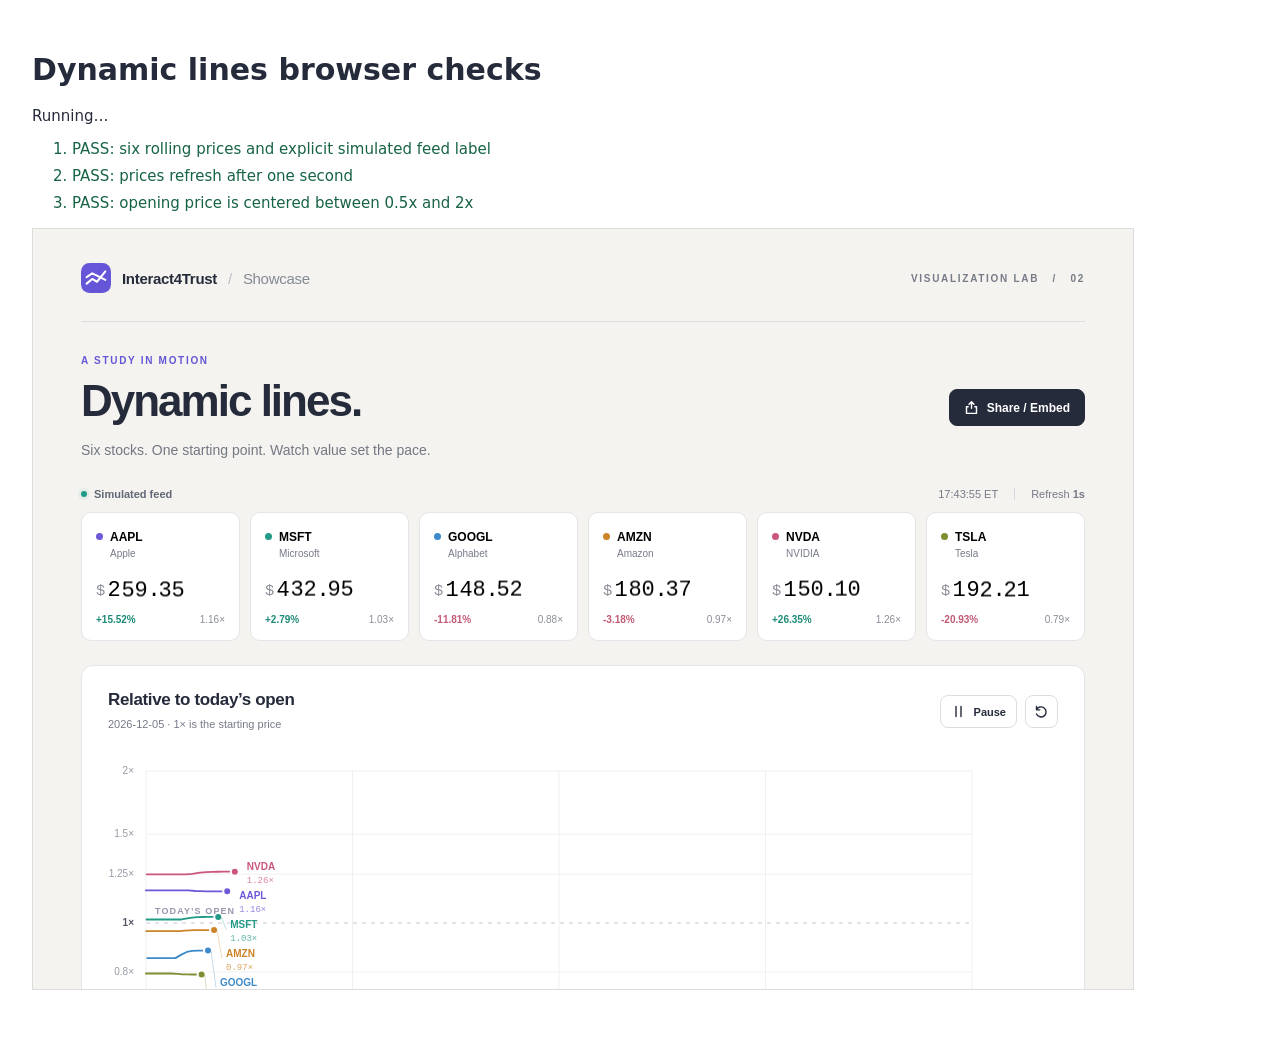
==== tests/dynamic-lines.html @ 34fd226b "new showcase" ====
<!doctype html>
<html lang="en">
<meta charset="utf-8">
<title>Dynamic lines browser checks</title>
<style>body{font:15px system-ui;padding:24px;color:#252b3b}iframe{display:block;width:1100px;max-width:100%;height:760px;border:1px solid #ddd;margin:16px 0}li{margin:9px 0}.pass{color:#176344}.fail{color:#b14d68}</style>
<h1>Dynamic lines browser checks</h1><p id="status">Running…</p><ol id="results"></ol><div id="frames"></div>
<script type="module">
const wait = ms => new Promise(resolve => setTimeout(resolve, ms));
const assert = (condition, message) => { if (!condition) throw new Error(message); };
let passed = 0, failed = 0;
async function check(name, fn) {
  const item = document.createElement('li');
  try { await fn(); item.textContent = `PASS: ${name}`; item.className = 'pass'; passed++; }
  catch (error) { item.textContent = `FAIL: ${name}: ${error.message}`; item.className = 'fail'; failed++; }
  document.getElementById('results').append(item);
}
async function load(url) {
  const frame = document.createElement('iframe'); frame.src = url;
  document.getElementById('frames').append(frame);
  await new Promise(resolve => { frame.onload = resolve; });
  for (let tries = 0; tries < 100; tries++) {
    if (['true', 'error'].includes(frame.contentDocument.body.dataset.ready)) return frame;
    await wait(50);
  }
  throw new Error(`Loading timed out: ${url}`);
}
const frame = await load('../dynamic-lines/index.html');
const doc = frame.contentDocument;
const prices = () => [...doc.querySelectorAll('.rolling-number')].map(p => p.getAttribute('aria-label')).join(',');
const progress = () => [...doc.querySelectorAll('.price-line')].map(p => p.dataset.progress).join(',');
await check('six rolling prices and explicit simulated feed label', async () => {
  assert(doc.body.dataset.ready === 'true', 'monitor did not render');
  assert(doc.querySelectorAll('.stock').length === 6, 'expected six cards');
  assert(prices().includes('$'), 'prices missing');
  assert(doc.getElementById('feed-label').textContent === 'Simulated feed', 'demo source must be labeled');
});
await check('prices refresh after one second', async () => {
  const before = prices(); await wait(1200); assert(prices() !== before, 'prices did not update');
});
await check('opening price is centered between 0.5x and 2x', async () => {
  const ticks = [...doc.querySelectorAll('#axis text')];
  const position = text => Number(ticks.find(t => t.textContent === text).getAttribute('y'));
  assert(Math.abs(position('1×') - (position('0.5×') + position('2×')) / 2) < .001, '1x is not centered');
});
await check('higher valued lines move faster in actual rendered frames', async () => {
  if (frame.contentWindow.matchMedia('(prefers-reduced-motion: reduce)').matches) return;
  await wait(800);
  const paths = [...doc.querySelectorAll('.price-line')];
  const fastest = paths.reduce((a,b) => Number(a.dataset.ratio) > Number(b.dataset.ratio) ? a : b);
  const slowest = paths.reduce((a,b) => Number(a.dataset.ratio) < Number(b.dataset.ratio) ? a : b);
  const startFast = Number(fastest.dataset.progress), startSlow = Number(slowest.dataset.progress);
  await wait(500);
  assert(Number(fastest.dataset.progress) - startFast > Number(slowest.dataset.progress) - startSlow, 'high-value line did not advance faster');
});
await check('horizontal gaps and value ordering survive the chart border', async () => {
  for (let tries = 0; tries < 450; tries++) {
    await wait(100);
    const paths = [...doc.querySelectorAll('.price-line')];
    const heads = [...doc.querySelectorAll('.endpoint')].map(dot => ({ x: Number(dot.getAttribute('cx')), y: Number(dot.getAttribute('cy')) }));
    for (const a of heads) for (const b of heads) {
      if (a.y < b.y - .01) assert(a.x > b.x, 'a higher-value endpoint is not ahead in x');
    }
    if (paths.every(path => Number(path.dataset.progress) > 105)) {
      assert(new Set(heads.map(head => head.x.toFixed(3))).size > 1, 'all heads collapsed at the right edge');
      return;
    }
  }
  throw new Error('trails did not reach the rolling region');
});
await check('pause freezes prices and trails; resume restarts them', async () => {
  doc.getElementById('pause').click();
  const beforePrices = prices(), beforeProgress = progress();
  await wait(1200);
  assert(prices() === beforePrices && progress() === beforeProgress, 'paused monitor changed');
  assert(doc.getElementById('feed-label').textContent.includes('paused'), 'pause status missing');
  doc.getElementById('pause').click(); await wait(1100);
  assert(prices() !== beforePrices && progress() !== beforeProgress, 'resume failed');
});
await check('line visibility and all-hidden recovery', async () => {
  doc.querySelectorAll('.stock').forEach(card => card.click());
  assert(!doc.getElementById('empty-message').hidden, 'all-hidden state missing');
  assert([...doc.querySelectorAll('.price-line')].every(path => path.style.display === 'none'), 'a line remained visible');
  doc.getElementById('show-all').click();
  assert(doc.getElementById('empty-message').hidden, 'recovery did not work');
  assert(doc.getElementById('visible-count').textContent === '6 / 6 visible', 'visibility count wrong');
});
await check('restart clears trails without changing daily opening prices', async () => {
  doc.getElementById('pause').click();
  const before = prices(), date = doc.getElementById('session-label').textContent;
  doc.getElementById('reset').click();
  const dots = [...doc.querySelectorAll('.endpoint')].map(dot => Number(dot.getAttribute('cx')));
  assert(new Set(dots).size === 1, 'trails did not restart at the left');
  assert(prices() === before && doc.getElementById('session-label').textContent === date, 'restart changed price or baseline session');
  doc.getElementById('pause').click();
});
await check('sharing provides standalone, chart-only, and monitor-only iframe URLs', async () => {
  doc.querySelector('[data-share]').click();
  assert(doc.getElementById('share-dialog').open, 'share dialog did not open');
  assert(doc.getElementById('share-url').value.endsWith('/dynamic-lines/index.html'), 'standalone link incorrect');
  assert(doc.getElementById('share-code').value.includes('/dynamic-lines/embed.html'), 'iframe URL missing');
  const radio = doc.querySelector('input[value="chart"]'); radio.click();
  assert(doc.getElementById('share-code').value.includes('view=chart'), 'chart-only parameter missing');
  doc.querySelector('input[value="monitor"]').click();
  assert(doc.getElementById('share-code').value.includes('view=monitor'), 'monitor-only parameter missing');
  assert(doc.getElementById('share-code').value.includes('height="240"'), 'monitor-only frame height incorrect');
  doc.getElementById('close-share').click();
  assert(!doc.getElementById('share-dialog').open, 'dialog did not close');
});
for (const view of ['', '?view=chart', '?view=monitor']) {
  await check(`real ${view === '?view=chart' ? 'chart-only' : view === '?view=monitor' ? 'monitor-only' : 'dashboard'} iframe fits without horizontal overflow`, async () => {
    const embed = await load(`../dynamic-lines/embed.html${view}`);
    try {
      const d = embed.contentDocument, w = embed.contentWindow;
      assert(d.body.dataset.ready === 'true', 'embed failed');
      assert(w.getComputedStyle(d.querySelector('.hero')).display === 'none', 'gallery heading visible');
      assert(d.documentElement.scrollWidth <= w.innerWidth, 'desktop horizontal overflow');
      if (view === '?view=chart') assert(w.getComputedStyle(d.querySelector('.stocks')).display === 'none', 'cards visible in chart-only iframe');
      if (view === '?view=monitor') {
        assert(w.getComputedStyle(d.querySelector('.chart-panel')).display === 'none', 'chart visible in monitor-only iframe');
        assert(d.querySelectorAll('article.stock').length === 6, 'monitor-only prices should be informational cards');
        assert(!d.querySelector('.stock[aria-pressed]'), 'monitor-only cards must not toggle hidden lines');
        const before = d.querySelector('.rolling-number').getAttribute('aria-label');
        await wait(1200);
        assert(d.querySelector('.rolling-number').getAttribute('aria-label') !== before, 'monitor-only prices did not refresh');
        d.querySelector('[data-share]').click();
        assert(d.querySelector('input[value="monitor"]').checked, 'monitor-only share dialog selected a different view');
        d.getElementById('close-share').click();
      }
      embed.style.width = '390px'; await wait(150);
      assert(d.documentElement.scrollWidth <= w.innerWidth, 'phone horizontal overflow');
      if (view === '?view=chart') assert(d.documentElement.scrollHeight <= w.innerHeight + 1, 'chart-only iframe overflows vertically');
    } finally { embed.remove(); }
  });
}
await check('malformed symbols fail visibly', async () => {
  const invalid = await load('../dynamic-lines/embed.html?symbols=AAPL');
  assert(invalid.contentDocument.body.dataset.ready === 'error', 'invalid symbols silently accepted');
  assert(invalid.contentDocument.querySelector('.fatal'), 'error explanation missing'); invalid.remove();
});
frame.remove();
document.getElementById('status').textContent = `${passed} passed, ${failed} failed`;
document.body.dataset.result = failed ? 'fail' : 'pass';
</script>
</html>
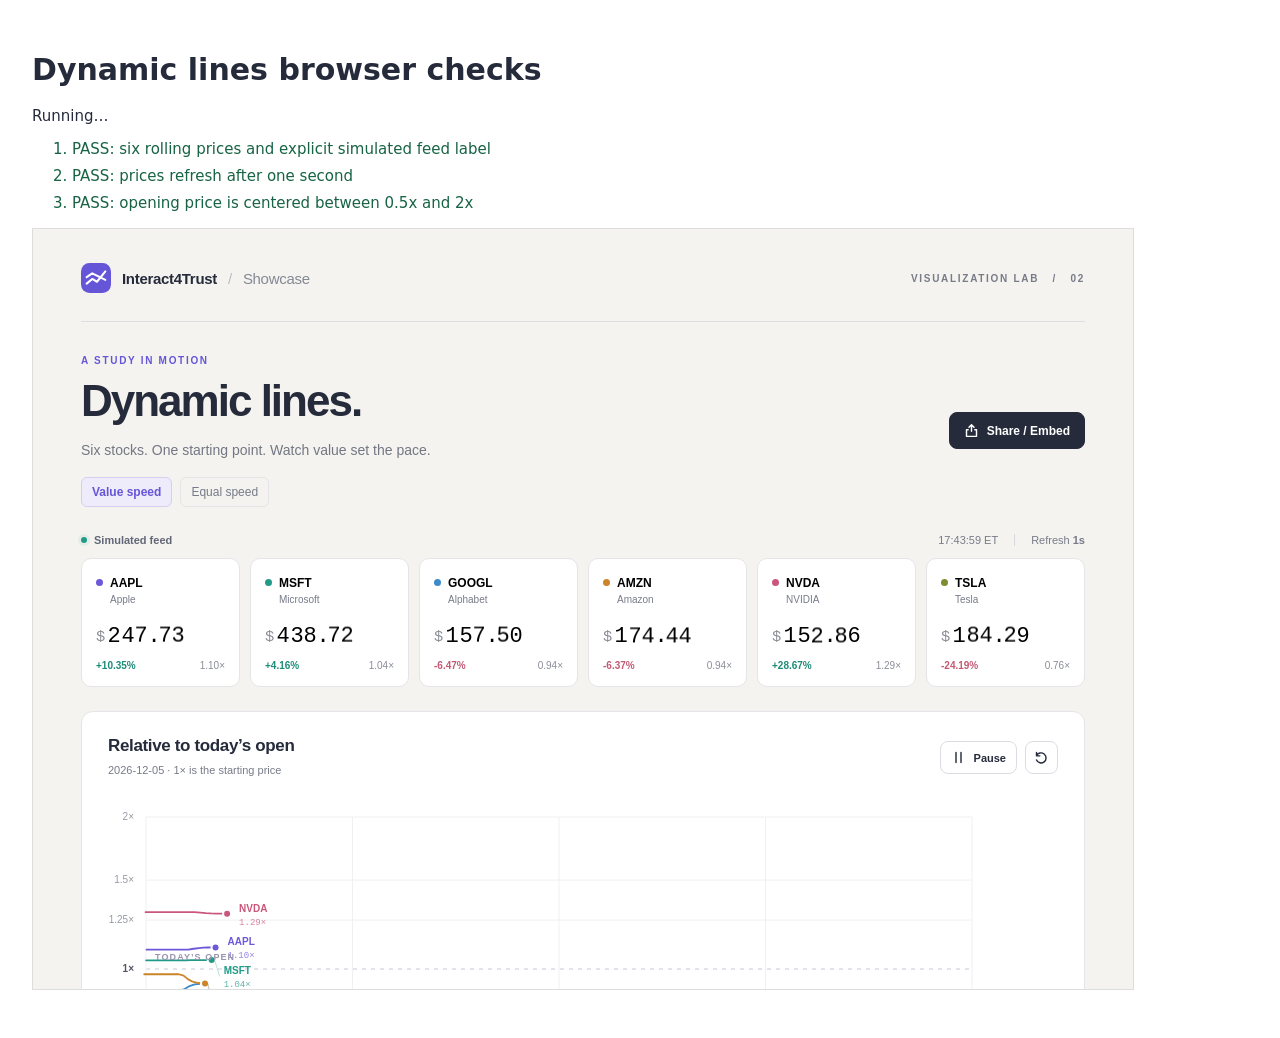
==== commit ec67571f: "add sync mode" ====
--- a/tests/dynamic-lines.html
+++ b/tests/dynamic-lines.html
@@ -132,6 +132,45 @@
     } finally { embed.remove(); }
   });
 }
+await check('equal-speed lines advance and scroll together, with shareable embed views', async () => {
+  const equal = await load('../dynamic-lines/index.html?motion=equal');
+  try {
+    const d = equal.contentDocument;
+    const paths = [...d.querySelectorAll('.price-line')];
+    const aligned = () => {
+      assert(new Set(paths.map(path => path.dataset.progress)).size === 1, 'drawing distances diverged');
+      assert(paths.every(path => Number(path.dataset.speed) === 5), 'speed depends on value');
+      assert(new Set([...d.querySelectorAll('.endpoint')].map(dot => dot.getAttribute('cx'))).size === 1, 'heads are not aligned');
+    };
+    await wait(1200);
+    aligned();
+    const before = Number(paths[0].dataset.progress);
+    await wait(1100);
+    assert(Number(paths[0].dataset.progress) > before, 'lines are not advancing');
+    aligned();
+    for (let tries = 0; Number(paths[0].dataset.progress) <= 105 && tries < 250; tries++) await wait(100);
+    assert(Number(paths[0].dataset.progress) > 105, 'trails did not reach scrolling');
+    aligned();
+    d.getElementById('pause').click();
+    const paused = paths[0].dataset.progress;
+    await wait(1100);
+    assert(paths.every(path => path.dataset.progress === paused), 'pause changed progress');
+    d.getElementById('reset').click();
+    assert(paths.every(path => Number(path.dataset.progress) === 0), 'restart did not clear progress');
+    d.querySelector('[data-share]').click();
+    assert(new URL(d.getElementById('share-url').value).searchParams.get('motion') === 'equal', 'shared link lost mode');
+    for (const view of ['dashboard', 'chart', 'monitor']) {
+      d.querySelector(`input[value="${view}"]`).click();
+      const code = d.getElementById('share-code').value;
+      const src = code.match(/src="([^"]+)"/)[1].replaceAll('&amp;', '&');
+      assert(new URL(src).searchParams.get('motion') === 'equal', 'iframe lost equal-speed mode');
+      const embed = await load(src);
+      assert(embed.contentDocument.body.dataset.ready === 'true', 'equal-speed embed failed');
+      assert(embed.contentDocument.title.includes('Equal speed'), 'embed selected wrong version');
+      embed.remove();
+    }
+  } finally { equal.remove(); }
+});
 await check('malformed symbols fail visibly', async () => {
   const invalid = await load('../dynamic-lines/embed.html?symbols=AAPL');
   assert(invalid.contentDocument.body.dataset.ready === 'error', 'invalid symbols silently accepted');
